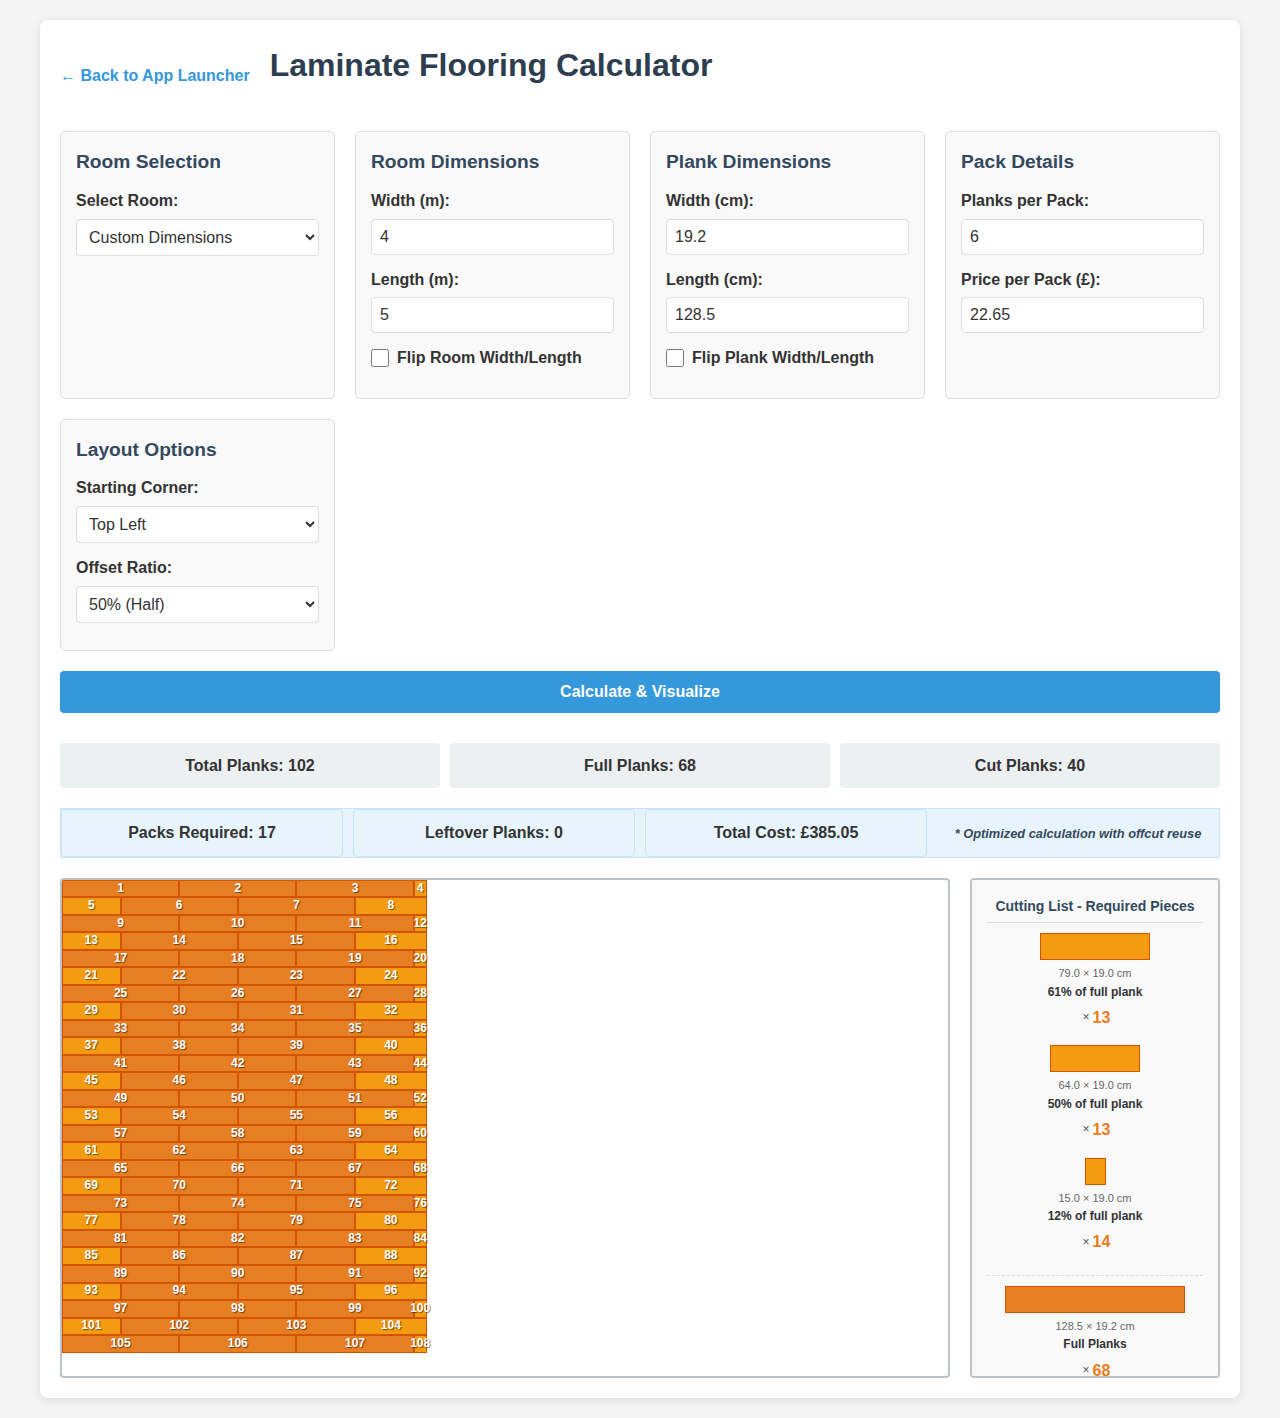
==== apps/laminate-flooring/index.html @ 98128a94 "App launcher" ====
<!DOCTYPE html>
<html lang="en">
<head>
    <meta charset="UTF-8">
    <meta name="viewport" content="width=device-width, initial-scale=1.0">
    <title>Laminate Flooring Calculator</title>
    <link rel="stylesheet" href="../../css/shared.css">
    <link rel="stylesheet" href="styles.css">
</head>
<body>
    <div class="container">
        <div class="header">
            <a href="../../index.html" class="back-button">← Back to App Launcher</a>
            <h1>Laminate Flooring Calculator</h1>
        </div>
        
        <div class="controls">
            <div class="control-group">
                <h2>Room Selection</h2>
                <div class="input-group">
                    <label for="room-preset">Select Room:</label>
                    <select id="room-preset">
                        <option value="custom" selected>Custom Dimensions</option>
                        <optgroup label="Ground Floor">
                            <option value="entrance">Entrance Hall (3.10m x 0.90m)</option>
                            <option value="lounge">Lounge (5.10m x 3.50m)</option>
                            <option value="kitchen">Kitchen/Diner (2.63m x 4.60m)</option>
                            <option value="conservatory">Conservatory (3.03m x 4.26m)</option>
                        </optgroup>
                        <optgroup label="1st Floor">
                            <option value="bedroom1">Bedroom 1 (3.83m x 4.60m)</option>
                            <option value="bedroom2">Bedroom 2 (Ioana's Office) (2.70m x 2.70m)</option>
                            <option value="bedroom3">Bedroom 3 (Mat's Office) (2.70m x 1.80m)</option>
                            <option value="shower">Shower Room (1.80m x 1.70m)</option>
                        </optgroup>
                    </select>
                </div>
            </div>
            
            <div class="control-group">
                <h2>Room Dimensions</h2>
                <div class="input-group">
                    <label for="room-width">Width (m):</label>
                    <input type="number" id="room-width" min="1" step="0.1" value="4">
                </div>
                <div class="input-group">
                    <label for="room-length">Length (m):</label>
                    <input type="number" id="room-length" min="1" step="0.1" value="5">
                </div>
                <div class="input-group checkbox-group">
                    <input type="checkbox" id="flip-room-dimensions" name="flip-room-dimensions">
                    <label for="flip-room-dimensions">Flip Room Width/Length</label>
                </div>
            </div>
            
            <div class="control-group">
                <h2>Plank Dimensions</h2>
                <div class="input-group">
                    <label for="plank-width">Width (cm):</label>
                    <input type="number" id="plank-width" min="10" step="0.1" value="19.2">
                </div>
                <div class="input-group">
                    <label for="plank-length">Length (cm):</label>
                    <input type="number" id="plank-length" min="30" step="0.1" value="128.5">
                </div>
                <div class="input-group checkbox-group">
                    <input type="checkbox" id="flip-dimensions" name="flip-dimensions">
                    <label for="flip-dimensions">Flip Plank Width/Length</label>
                </div>
            </div>
            
            <div class="control-group">
                <h2>Pack Details</h2>
                <div class="input-group">
                    <label for="planks-per-pack">Planks per Pack:</label>
                    <input type="number" id="planks-per-pack" min="1" step="1" value="6">
                </div>
                <div class="input-group">
                    <label for="price-per-pack">Price per Pack (£):</label>
                    <input type="number" id="price-per-pack" min="0" step="0.01" value="22.65">
                </div>
            </div>
            
            <div class="control-group">
                <h2>Layout Options</h2>
                <div class="input-group">
                    <label for="starting-corner">Starting Corner:</label>
                    <select id="starting-corner">
                        <option value="top-left" selected>Top Left</option>
                        <option value="top-right">Top Right</option>
                        <option value="bottom-left">Bottom Left</option>
                        <option value="bottom-right">Bottom Right</option>
                    </select>
                </div>
                <div class="input-group">
                    <label for="offset">Offset Ratio:</label>
                    <select id="offset">
                        <option value="0">No offset</option>
                        <option value="0.5" selected>50% (Half)</option>
                        <option value="0.33">33% (Third)</option>
                        <option value="0.25">25% (Quarter)</option>
                        <option value="custom">Custom</option>
                    </select>
                </div>
                <div class="input-group" id="custom-offset-group" style="display: none;">
                    <label for="custom-offset">Custom Offset (0-1):</label>
                    <input type="number" id="custom-offset" min="0" max="1" step="0.01" value="0.5">
                </div>
            </div>
            
            <button id="calculate-btn">Calculate & Visualize</button>
        </div>
        
        <div class="results">
            <div class="stats">
                <div>Total Planks: <span id="total-planks">0</span></div>
                <div>Full Planks: <span id="full-planks">0</span></div>
                <div>Cut Planks: <span id="cut-planks">0</span></div>
            </div>
            
            <div class="stats cost-stats">
                <div>Packs Required: <span id="packs-required">0</span></div>
                <div>Leftover Planks: <span id="leftover-planks">0</span></div>
                <div>Total Cost: £<span id="total-cost">0.00</span></div>
                <div class="optimization-note">* Optimized calculation with offcut reuse</div>
            </div>
            
            <div class="visualization-wrapper">
                <div class="room-container">
                    <div id="room-visualization"></div>
                </div>
                
                <div class="offcuts-container" id="offcuts-list">
                    <div class="offcuts-title">Cutting List - Required Pieces</div>
                    <!-- Offcuts will be added here dynamically -->
                </div>
            </div>
        </div>
    </div>
    
    <script src="script.js"></script>
</body>
</html>
---- css/shared.css ----
:root {
    /* Color variables - Light theme (default) */
    --body-bg: #f4f4f4;
    --body-color: #333;
    --container-bg: white;
    --container-shadow: rgba(0, 0, 0, 0.1);
    --heading-color: #2c3e50;
    --subheading-color: #34495e;
    --button-bg: #3498db;
    --button-hover-bg: #2980b9;
    --button-color: white;
}

@media (prefers-color-scheme: dark) {
    :root {
        /* Color variables - Dark theme */
        --body-bg: #121212;
        --body-color: #e0e0e0;
        --container-bg: #1e1e1e;
        --container-shadow: rgba(0, 0, 0, 0.3);
        --heading-color: #7cc1ff;
        --subheading-color: #a0c8ff;
        --button-bg: #1976d2;
        --button-hover-bg: #0d5ca3;
        --button-color: white;
    }
}

* {
    box-sizing: border-box;
    margin: 0;
    padding: 0;
}

body {
    font-family: Arial, sans-serif;
    line-height: 1.6;
    color: var(--body-color);
    background-color: var(--body-bg);
    padding: 20px;
}

.container {
    max-width: 1200px;
    margin: 0 auto;
    background-color: var(--container-bg);
    padding: 20px;
    border-radius: 8px;
    box-shadow: 0 2px 10px var(--container-shadow);
}

h1 {
    text-align: center;
    margin-bottom: 20px;
    color: var(--heading-color);
}

h2 {
    font-size: 1.2rem;
    margin-bottom: 10px;
    color: var(--subheading-color);
}

button {
    background-color: var(--button-bg);
    color: var(--button-color);
    border: none;
    padding: 12px 20px;
    font-size: 16px;
    font-weight: bold;
    border-radius: 4px;
    cursor: pointer;
    transition: background-color 0.3s;
}

button:hover {
    background-color: var(--button-hover-bg);
}

@media (max-width: 768px) {
    .container {
        padding: 15px;
    }
}

@media (max-width: 480px) {
    body {
        padding: 10px;
    }
    
    .container {
        padding: 10px;
    }
}
---- apps/laminate-flooring/styles.css ----
/* App-specific variables */
:root {
    /* Color variables for Laminate Flooring app */
    --control-bg: #f9f9f9;
    --control-border: #ddd;
    --input-border: #ddd;
    
    --stats-bg: #ecf0f1;
    --cost-stats-bg: #e8f4fc;
    --cost-stats-border: #c8e3f7;
    --cost-total-bg: #d4ecff;
    --cost-total-color: #2c3e50;
    
    --room-container-border: #bdc3c7;
    --room-bg: #f5f5f5;
    
    --plank-bg: #e67e22;
    --plank-border: #d35400;
    --plank-cut-bg: #f39c12;
    --plank-number-color: white;
    --plank-number-shadow: rgba(0, 0, 0, 0.5);
    
    --dimension-bg: rgba(52, 152, 219, 0.7);
    --dimension-color: white;
    
    --offcuts-bg: #f9f9f9;
    --offcuts-title-color: #34495e;
    --offcuts-title-border: #ddd;
    --offcut-label-color: #333;
    --offcut-dimensions-color: #666;
    --offcut-quantity-color: #555;
    --offcut-quantity-value: #e67e22;
    --full-planks-border: #ddd;
}

@media (prefers-color-scheme: dark) {
    :root {
        /* Dark theme colors for Laminate Flooring app */
        --control-bg: #2a2a2a;
        --control-border: #444;
        --input-border: #444;
        
        --stats-bg: #2a2a2a;
        --cost-stats-bg: #1a3248;
        --cost-stats-border: #234a6c;
        --cost-total-bg: #16405e;
        --cost-total-color: #b8e2ff;
        
        --room-container-border: #444;
        --room-bg: #2a2a2a;
        
        --plank-bg: #cd6116;
        --plank-border: #b24e0d;
        --plank-cut-bg: #d68000;
        --plank-number-color: white;
        --plank-number-shadow: rgba(0, 0, 0, 0.7);
        
        --dimension-bg: rgba(25, 118, 210, 0.7);
        --dimension-color: white;
        
        --offcuts-bg: #2a2a2a;
        --offcuts-title-color: #a0c8ff;
        --offcuts-title-border: #444;
        --offcut-label-color: #e0e0e0;
        --offcut-dimensions-color: #bbb;
        --offcut-quantity-color: #ccc;
        --offcut-quantity-value: #f1a055;
        --full-planks-border: #444;
    }
}

/* Header with back button */
.header {
    display: flex;
    align-items: center;
    margin-bottom: 20px;
}

.back-button {
    color: var(--button-bg);
    text-decoration: none;
    margin-right: 20px;
    font-weight: bold;
}

.back-button:hover {
    color: var(--button-hover-bg);
}

/* App-specific styles that were in the original CSS */
.controls {
    display: grid;
    grid-template-columns: repeat(auto-fit, minmax(250px, 1fr));
    gap: 20px;
    margin-bottom: 20px;
}

.control-group {
    background-color: var(--control-bg);
    padding: 15px;
    border-radius: 5px;
    border: 1px solid var(--control-border);
}

.input-group {
    margin-bottom: 12px;
    display: flex;
    flex-direction: column;
}

.checkbox-group {
    flex-direction: row;
    align-items: center;
    margin-top: 8px;
}

.checkbox-group input[type="checkbox"] {
    margin-right: 8px;
    width: 18px;
    height: 18px;
}

.checkbox-group label {
    margin-bottom: 0;
}

label {
    margin-bottom: 5px;
    font-weight: bold;
}

input, select {
    padding: 8px;
    border: 1px solid var(--input-border);
    border-radius: 4px;
    font-size: 16px;
    background-color: var(--container-bg);
    color: var(--body-color);
}

button {
    grid-column: 1 / -1;
    width: 100%;
}

.results {
    margin-top: 30px;
}

.stats {
    display: grid;
    grid-template-columns: repeat(auto-fit, minmax(150px, 1fr));
    gap: 10px;
    margin-bottom: 20px;
    text-align: center;
    font-weight: bold;
}

.stats div {
    background-color: var(--stats-bg);
    padding: 10px;
    border-radius: 4px;
}

.cost-stats {
    margin-top: 10px;
    background-color: var(--cost-stats-bg);
    border: 1px solid var(--cost-stats-border);
}

.cost-stats div {
    background-color: var(--cost-stats-bg);
    border: 1px solid var(--cost-stats-border);
}

.cost-stats div:last-of-type:not(.optimization-note) {
    background-color: var(--cost-total-bg);
    font-size: 1.1em;
    color: var(--cost-total-color);
}

.optimization-note {
    font-size: 0.8rem;
    font-style: italic;
    margin-top: 5px;
    text-align: center;
    color: var(--subheading-color);
    background-color: transparent !important;
    border: none !important;
}

/* Visualization area */
.visualization-wrapper {
    display: flex;
    flex-wrap: wrap;
    gap: 20px;
    margin-top: 20px;
}

.room-container {
    flex: 1;
    min-width: 300px;
    border: 2px solid var(--room-container-border);
    border-radius: 4px;
    height: 500px;
    overflow: auto;
    position: relative;
}

#room-visualization {
    position: relative;
    background-color: var(--room-bg);
    transform-origin: top left;
    height: 100%;
}

.plank {
    position: absolute;
    background-color: var(--plank-bg);
    border: 1px solid var(--plank-border);
    box-sizing: border-box;
}

.plank.cut {
    background-color: var(--plank-cut-bg);
}

/* Plank sequence numbers */
.plank-number {
    position: absolute;
    top: 50%;
    left: 50%;
    transform: translate(-50%, -50%);
    color: var(--plank-number-color);
    font-weight: bold;
    font-size: 12px;
    text-shadow: 1px 1px 1px var(--plank-number-shadow);
    pointer-events: none;
    white-space: nowrap;
}

/* Dimension indicators */
.dimension-indicator {
    position: absolute;
    background-color: var(--dimension-bg);
    z-index: 10;
}

.width-indicator {
    height: 20px;
    top: -25px;
    left: 0;
}

.height-indicator {
    width: 20px;
    top: 0;
    left: -25px;
}

.dimension-label {
    position: absolute;
    color: var(--dimension-color);
    font-weight: bold;
    font-size: 12px;
    white-space: nowrap;
}

.width-indicator .dimension-label {
    top: 50%;
    left: 50%;
    transform: translate(-50%, -50%);
}

.height-indicator .dimension-label {
    top: 50%;
    left: 50%;
    transform: translate(-50%, -50%) rotate(-90deg);
}

.offcuts-container {
    width: 250px;
    background-color: var(--offcuts-bg);
    border: 2px solid var(--room-container-border);
    border-radius: 4px;
    height: 500px;
    overflow-y: auto;
    padding: 15px;
}

.offcuts-title {
    font-weight: bold;
    text-align: center;
    margin-bottom: 10px;
    font-size: 14px;
    color: var(--offcuts-title-color);
    padding-bottom: 5px;
    border-bottom: 1px solid var(--offcuts-title-border);
}

.offcut-item {
    margin-bottom: 15px;
    display: flex;
    flex-direction: column;
    align-items: center;
}

.offcut-visual {
    background-color: var(--plank-cut-bg);
    border: 1px solid var(--plank-border);
    margin-bottom: 5px;
    position: relative;
}

.offcut-label {
    font-size: 12px;
    font-weight: bold;
    color: var(--offcut-label-color);
    text-align: center;
}

.offcut-dimensions {
    font-size: 11px;
    color: var(--offcut-dimensions-color);
    text-align: center;
}

.offcut-quantity {
    display: flex;
    align-items: center;
    justify-content: center;
    margin-top: 3px;
}

.offcut-quantity-icon {
    font-size: 12px;
    color: var(--offcut-quantity-color);
    margin: 0 3px;
}

.offcut-quantity-value {
    font-weight: bold;
    color: var(--offcut-quantity-value);
}

.full-planks-item {
    margin-top: 20px;
    padding-top: 10px;
    border-top: 1px dashed var(--full-planks-border);
}

.full-plank-visual {
    background-color: var(--plank-bg);
    border: 1px solid var(--plank-border);
    margin-bottom: 5px;
    position: relative;
}

/* Responsive adjustments */
@media (max-width: 768px) {
    .controls {
        grid-template-columns: 1fr;
    }
    
    .visualization-wrapper {
        flex-direction: column;
    }
    
    .room-container {
        width: 100%;
    }
    
    .offcuts-container {
        width: 100%;
        height: auto;
        max-height: 500px;
    }
}

@media (max-width: 480px) {
    .plank-number {
        font-size: 10px;
    }
}
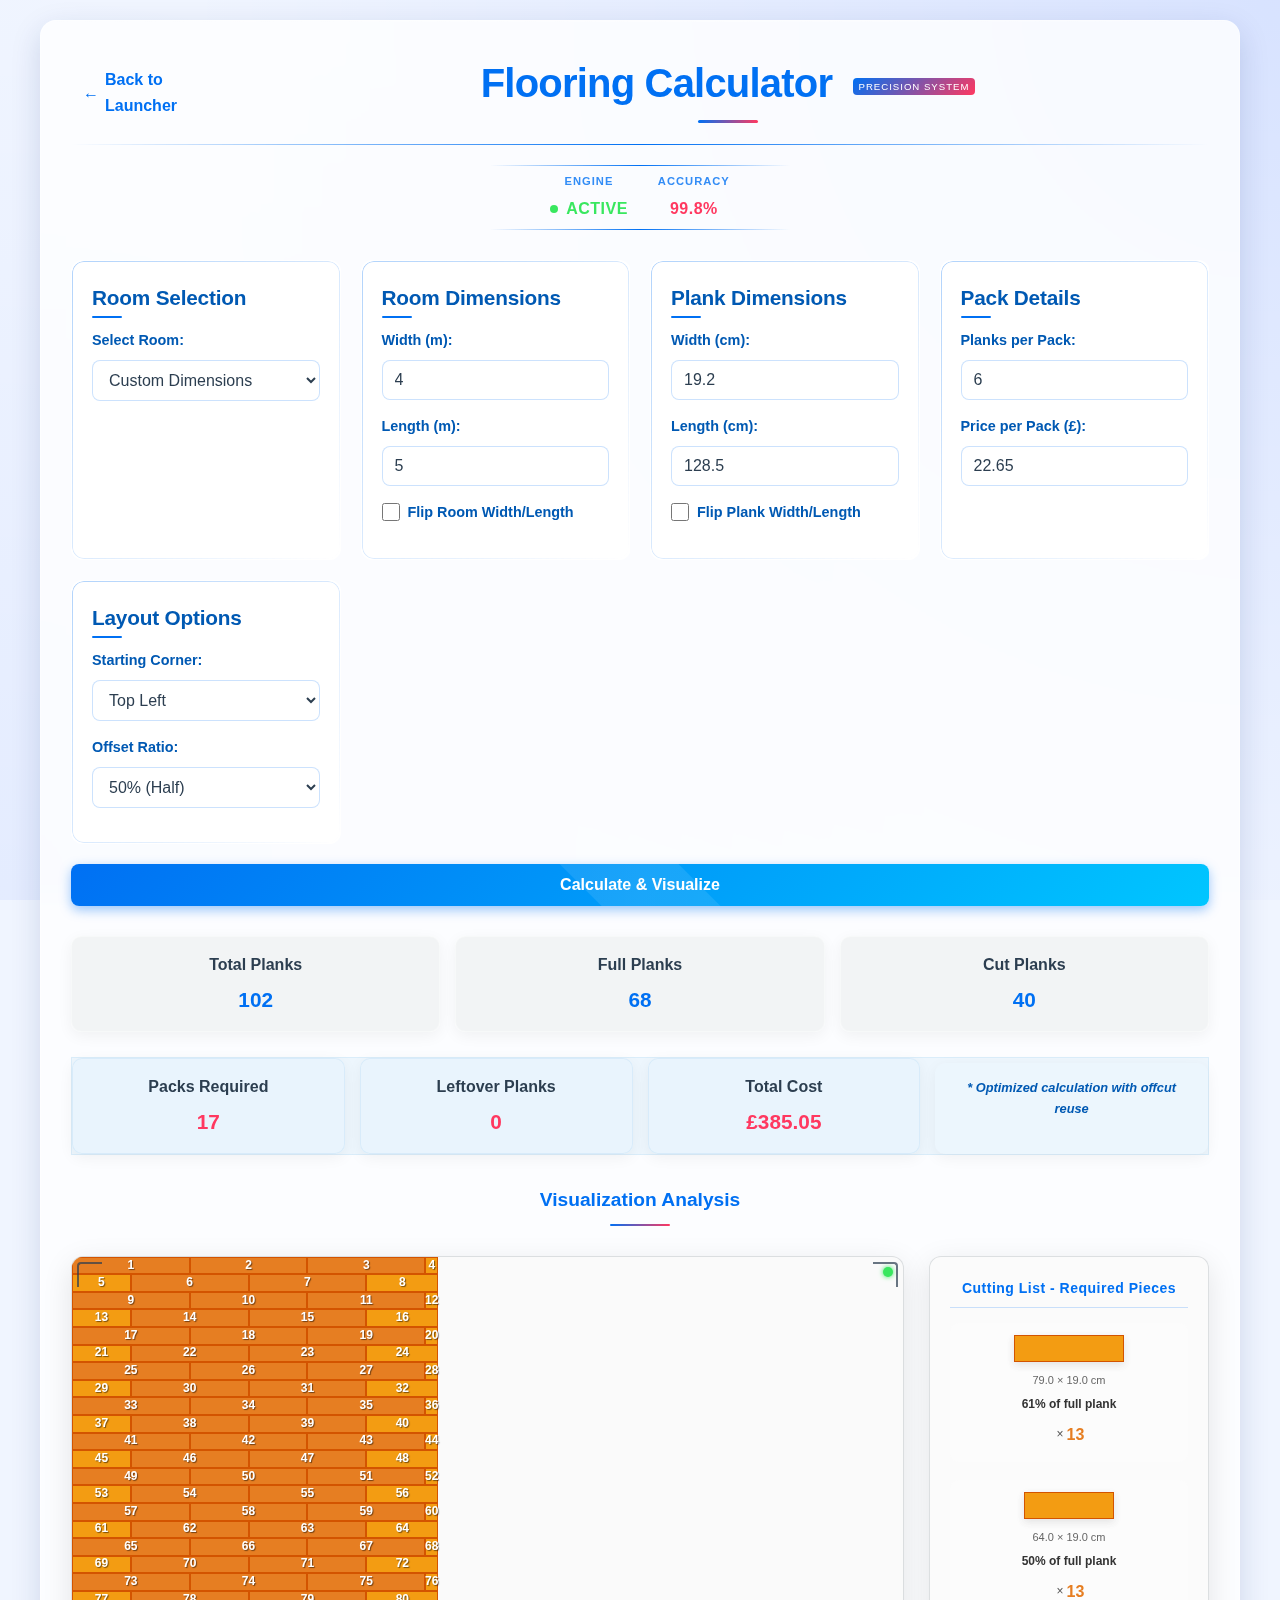
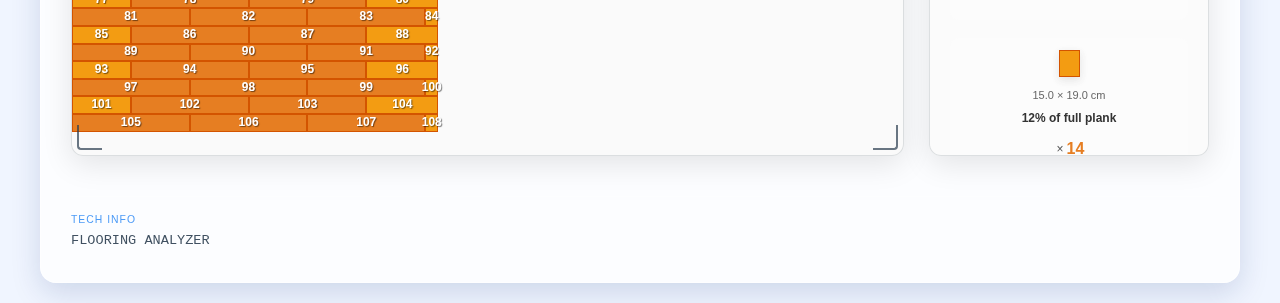
==== commit 9ecc5a3e: "Futuristic rebrand" ====
--- a/apps/laminate-flooring/index.html
+++ b/apps/laminate-flooring/index.html
@@ -3,15 +3,26 @@
 <head>
     <meta charset="UTF-8">
     <meta name="viewport" content="width=device-width, initial-scale=1.0">
-    <title>Laminate Flooring Calculator</title>
+    <title>Flooring Calculator</title>
     <link rel="stylesheet" href="../../css/shared.css">
     <link rel="stylesheet" href="styles.css">
 </head>
 <body>
     <div class="container">
         <div class="header">
-            <a href="../../index.html" class="back-button">← Back to App Launcher</a>
-            <h1>Laminate Flooring Calculator</h1>
+            <a href="../../index.html" class="back-button">Back to Launcher</a>
+            <h1>Flooring Calculator <span class="system-badge">PRECISION SYSTEM</span></h1>
+        </div>
+        
+        <div class="system-status">
+            <div class="status-item">
+                <span class="status-label">ENGINE</span>
+                <span class="status-value online">ACTIVE</span>
+            </div>
+            <div class="status-item">
+                <span class="status-label">ACCURACY</span>
+                <span class="status-value">99.8%</span>
+            </div>
         </div>
         
         <div class="controls">
@@ -113,20 +124,26 @@
         
         <div class="results">
             <div class="stats">
-                <div>Total Planks: <span id="total-planks">0</span></div>
-                <div>Full Planks: <span id="full-planks">0</span></div>
-                <div>Cut Planks: <span id="cut-planks">0</span></div>
+                <div>Total Planks <span id="total-planks">0</span></div>
+                <div>Full Planks <span id="full-planks">0</span></div>
+                <div>Cut Planks <span id="cut-planks">0</span></div>
             </div>
             
             <div class="stats cost-stats">
-                <div>Packs Required: <span id="packs-required">0</span></div>
-                <div>Leftover Planks: <span id="leftover-planks">0</span></div>
-                <div>Total Cost: £<span id="total-cost">0.00</span></div>
+                <div>Packs Required <span id="packs-required">0</span></div>
+                <div>Leftover Planks <span id="leftover-planks">0</span></div>
+                <div>Total Cost <span>£<span id="total-cost">0.00</span></span></div>
                 <div class="optimization-note">* Optimized calculation with offcut reuse</div>
             </div>
             
+            <div class="analysis-title">Visualization Analysis</div>
+            
             <div class="visualization-wrapper">
                 <div class="room-container">
+                    <div class="hud-corner hud-top-left"></div>
+                    <div class="hud-corner hud-top-right"></div>
+                    <div class="hud-corner hud-bottom-left"></div>
+                    <div class="hud-corner hud-bottom-right"></div>
                     <div id="room-visualization"></div>
                 </div>
                 
@@ -136,6 +153,13 @@
                 </div>
             </div>
         </div>
+        
+        <div class="hud-footer">
+            <div class="hud-footer-item">
+                <span class="hud-label">TECH INFO</span>
+                <span class="hud-value">FLOORING ANALYZER</span>
+            </div>
+        </div>
     </div>
     
     <script src="script.js"></script>
--- a/css/shared.css
+++ b/css/shared.css
@@ -1,29 +1,83 @@
 :root {
     /* Color variables - Light theme (default) */
-    --body-bg: #f4f4f4;
-    --body-color: #333;
-    --container-bg: white;
-    --container-shadow: rgba(0, 0, 0, 0.1);
-    --heading-color: #2c3e50;
-    --subheading-color: #34495e;
-    --button-bg: #3498db;
-    --button-hover-bg: #2980b9;
+    --body-bg: #f0f5ff;
+    --body-color: #2c3e50;
+    --container-bg: rgba(255, 255, 255, 0.8);
+    --container-shadow: rgba(0, 42, 105, 0.15);
+    --container-border: rgba(255, 255, 255, 0.4);
+    --heading-color: #0070f3;
+    --subheading-color: #0059b3;
+    
+    --button-bg: linear-gradient(135deg, #0070f3, #00c6ff);
+    --button-hover-bg: linear-gradient(135deg, #005bc2, #00a0e6);
     --button-color: white;
+    --button-shadow: rgba(0, 112, 243, 0.4);
+    
+    --accent-primary: #0070f3;
+    --accent-secondary: #ff3860;
+    --accent-tertiary: #39e75f;
+    
+    --card-bg: rgba(255, 255, 255, 0.7);
+    --card-border: rgba(255, 255, 255, 0.5);
+    --card-shadow: rgba(0, 42, 105, 0.1);
+    
+    --glass-bg: rgba(255, 255, 255, 0.6);
+    --glass-border: rgba(255, 255, 255, 0.2);
+    --glass-shadow: rgba(0, 42, 105, 0.05);
+    
+    --success: #39e75f;
+    --warning: #ffdd57;
+    --danger: #ff3860;
+    --info: #3498db;
 }
 
 @media (prefers-color-scheme: dark) {
     :root {
         /* Color variables - Dark theme */
-        --body-bg: #121212;
-        --body-color: #e0e0e0;
-        --container-bg: #1e1e1e;
+        --body-bg: #051425;
+        --body-color: #e0e6ed;
+        --container-bg: rgba(15, 23, 42, 0.75);
         --container-shadow: rgba(0, 0, 0, 0.3);
-        --heading-color: #7cc1ff;
-        --subheading-color: #a0c8ff;
-        --button-bg: #1976d2;
-        --button-hover-bg: #0d5ca3;
+        --container-border: rgba(30, 41, 59, 0.6);
+        --heading-color: #60a5fa;
+        --subheading-color: #93c5fd;
+        
+        --button-bg: linear-gradient(135deg, #0284c7, #38bdf8);
+        --button-hover-bg: linear-gradient(135deg, #0369a1, #0ea5e9);
         --button-color: white;
-    }
+        --button-shadow: rgba(14, 165, 233, 0.4);
+        
+        --accent-primary: #60a5fa;
+        --accent-secondary: #f43f5e;
+        --accent-tertiary: #4ade80;
+        
+        --card-bg: rgba(15, 23, 42, 0.7);
+        --card-border: rgba(30, 41, 59, 0.5);
+        --card-shadow: rgba(0, 0, 0, 0.2);
+        
+        --glass-bg: rgba(15, 23, 42, 0.5);
+        --glass-border: rgba(30, 41, 59, 0.3);
+        --glass-shadow: rgba(0, 0, 0, 0.1);
+        
+        --success: #4ade80;
+        --warning: #fbbf24;
+        --danger: #f43f5e;
+        --info: #3b82f6;
+    }
+}
+
+@font-face {
+    font-family: 'SF Pro Display';
+    src: url('https://applesocial.s3.amazonaws.com/assets/styles/fonts/sanfrancisco/sanfranciscodisplay-regular-webfont.woff');
+    font-weight: normal;
+    font-style: normal;
+}
+
+@font-face {
+    font-family: 'SF Pro Display';
+    src: url('https://applesocial.s3.amazonaws.com/assets/styles/fonts/sanfrancisco/sanfranciscodisplay-bold-webfont.woff');
+    font-weight: bold;
+    font-style: normal;
 }
 
 * {
@@ -33,53 +87,151 @@
 }
 
 body {
-    font-family: Arial, sans-serif;
+    font-family: 'SF Pro Display', -apple-system, BlinkMacSystemFont, 'Segoe UI', Roboto, Oxygen, Ubuntu, Cantarell, 'Open Sans', 'Helvetica Neue', sans-serif;
     line-height: 1.6;
     color: var(--body-color);
     background-color: var(--body-bg);
+    background-image: radial-gradient(circle at top right, rgba(1, 65, 255, 0.1), transparent 70%), 
+                       radial-gradient(circle at bottom left, rgba(1, 65, 255, 0.05), transparent 60%);
+    background-attachment: fixed;
     padding: 20px;
+    min-height: 100vh;
+    overflow-x: hidden;
 }
 
 .container {
     max-width: 1200px;
     margin: 0 auto;
     background-color: var(--container-bg);
-    padding: 20px;
-    border-radius: 8px;
-    box-shadow: 0 2px 10px var(--container-shadow);
+    padding: 30px;
+    border-radius: 16px;
+    box-shadow: 0 10px 30px var(--container-shadow);
+    border: 1px solid var(--container-border);
+    backdrop-filter: blur(10px);
+    -webkit-backdrop-filter: blur(10px);
+    position: relative;
+    overflow: hidden;
+}
+
+.container::before {
+    content: '';
+    position: absolute;
+    top: 0;
+    left: 0;
+    right: 0;
+    height: 1px;
+    background: linear-gradient(to right, transparent, var(--container-border), transparent);
 }
 
 h1 {
     text-align: center;
     margin-bottom: 20px;
     color: var(--heading-color);
+    font-weight: 700;
+    font-size: 2.5rem;
+    letter-spacing: -0.02em;
+    position: relative;
+    display: inline-block;
+    width: 100%;
+}
+
+h1::after {
+    content: '';
+    position: absolute;
+    bottom: -8px;
+    left: 50%;
+    transform: translateX(-50%);
+    width: 60px;
+    height: 3px;
+    background: linear-gradient(to right, var(--accent-primary), var(--accent-secondary));
+    border-radius: 3px;
 }
 
 h2 {
-    font-size: 1.2rem;
-    margin-bottom: 10px;
+    font-size: 1.3rem;
+    margin-bottom: 12px;
     color: var(--subheading-color);
+    font-weight: 600;
+    letter-spacing: -0.01em;
 }
 
 button {
-    background-color: var(--button-bg);
+    background: var(--button-bg);
     color: var(--button-color);
     border: none;
-    padding: 12px 20px;
+    padding: 12px 24px;
     font-size: 16px;
-    font-weight: bold;
-    border-radius: 4px;
+    font-weight: 600;
+    border-radius: 8px;
     cursor: pointer;
-    transition: background-color 0.3s;
+    transition: all 0.3s ease;
+    box-shadow: 0 4px 12px var(--button-shadow);
+    position: relative;
+    overflow: hidden;
+}
+
+button::before {
+    content: '';
+    position: absolute;
+    top: 0;
+    left: 0;
+    width: 100%;
+    height: 100%;
+    background: linear-gradient(rgba(255, 255, 255, 0.1), transparent);
+    opacity: 0;
+    transition: opacity 0.3s;
 }
 
 button:hover {
-    background-color: var(--button-hover-bg);
-}
-
+    background: var(--button-hover-bg);
+    transform: translateY(-2px);
+    box-shadow: 0 6px 16px var(--button-shadow);
+}
+
+button:hover::before {
+    opacity: 1;
+}
+
+button:active {
+    transform: translateY(1px);
+    box-shadow: 0 2px 8px var(--button-shadow);
+}
+
+/* Stark UI glowing elements */
+.glow-text {
+    text-shadow: 0 0 10px var(--accent-primary);
+}
+
+.glow-border {
+    position: relative;
+}
+
+.glow-border::after {
+    content: '';
+    position: absolute;
+    top: 0;
+    left: 0;
+    right: 0;
+    bottom: 0;
+    border-radius: inherit;
+    box-shadow: 0 0 8px var(--accent-primary);
+    opacity: 0;
+    transition: opacity 0.3s ease;
+    pointer-events: none;
+}
+
+.glow-border:hover::after {
+    opacity: 1;
+}
+
+/* Responsive adjustments */
 @media (max-width: 768px) {
     .container {
-        padding: 15px;
+        padding: 20px;
+    }
+    
+    h1 {
+        font-size: 2rem;
     }
 }
 
@@ -89,6 +241,11 @@
     }
     
     .container {
-        padding: 10px;
+        padding: 16px;
+        border-radius: 12px;
+    }
+    
+    h1 {
+        font-size: 1.8rem;
     }
 } --- a/apps/laminate-flooring/styles.css
+++ b/apps/laminate-flooring/styles.css
@@ -1,18 +1,18 @@
 /* App-specific variables */
 :root {
     /* Color variables for Laminate Flooring app */
-    --control-bg: #f9f9f9;
-    --control-border: #ddd;
-    --input-border: #ddd;
-    
-    --stats-bg: #ecf0f1;
-    --cost-stats-bg: #e8f4fc;
-    --cost-stats-border: #c8e3f7;
-    --cost-total-bg: #d4ecff;
-    --cost-total-color: #2c3e50;
-    
-    --room-container-border: #bdc3c7;
-    --room-bg: #f5f5f5;
+    --control-bg: rgba(255, 255, 255, 0.7);
+    --control-border: rgba(255, 255, 255, 0.4);
+    --input-border: rgba(0, 112, 243, 0.2);
+    
+    --stats-bg: rgba(236, 240, 241, 0.7);
+    --cost-stats-bg: rgba(232, 244, 252, 0.8);
+    --cost-stats-border: rgba(200, 227, 247, 0.5);
+    --cost-total-bg: rgba(212, 236, 255, 0.9);
+    --cost-total-color: #0070f3;
+    
+    --room-container-border: rgba(189, 195, 199, 0.5);
+    --room-bg: rgba(245, 245, 245, 0.5);
     
     --plank-bg: #e67e22;
     --plank-border: #d35400;
@@ -20,34 +20,34 @@
     --plank-number-color: white;
     --plank-number-shadow: rgba(0, 0, 0, 0.5);
     
-    --dimension-bg: rgba(52, 152, 219, 0.7);
+    --dimension-bg: rgba(0, 112, 243, 0.7);
     --dimension-color: white;
     
-    --offcuts-bg: #f9f9f9;
-    --offcuts-title-color: #34495e;
-    --offcuts-title-border: #ddd;
+    --offcuts-bg: rgba(249, 249, 249, 0.7);
+    --offcuts-title-color: #0070f3;
+    --offcuts-title-border: rgba(0, 112, 243, 0.2);
     --offcut-label-color: #333;
     --offcut-dimensions-color: #666;
     --offcut-quantity-color: #555;
     --offcut-quantity-value: #e67e22;
-    --full-planks-border: #ddd;
+    --full-planks-border: rgba(221, 221, 221, 0.5);
 }
 
 @media (prefers-color-scheme: dark) {
     :root {
         /* Dark theme colors for Laminate Flooring app */
-        --control-bg: #2a2a2a;
-        --control-border: #444;
-        --input-border: #444;
+        --control-bg: rgba(42, 42, 42, 0.75);
+        --control-border: rgba(68, 68, 68, 0.4);
+        --input-border: rgba(96, 165, 250, 0.3);
         
-        --stats-bg: #2a2a2a;
-        --cost-stats-bg: #1a3248;
-        --cost-stats-border: #234a6c;
-        --cost-total-bg: #16405e;
-        --cost-total-color: #b8e2ff;
+        --stats-bg: rgba(42, 42, 42, 0.7);
+        --cost-stats-bg: rgba(26, 50, 72, 0.7);
+        --cost-stats-border: rgba(35, 74, 108, 0.5);
+        --cost-total-bg: rgba(22, 64, 94, 0.8);
+        --cost-total-color: #60a5fa;
         
-        --room-container-border: #444;
-        --room-bg: #2a2a2a;
+        --room-container-border: rgba(68, 68, 68, 0.5);
+        --room-bg: rgba(42, 42, 42, 0.6);
         
         --plank-bg: #cd6116;
         --plank-border: #b24e0d;
@@ -55,17 +55,17 @@
         --plank-number-color: white;
         --plank-number-shadow: rgba(0, 0, 0, 0.7);
         
-        --dimension-bg: rgba(25, 118, 210, 0.7);
+        --dimension-bg: rgba(96, 165, 250, 0.7);
         --dimension-color: white;
         
-        --offcuts-bg: #2a2a2a;
-        --offcuts-title-color: #a0c8ff;
-        --offcuts-title-border: #444;
+        --offcuts-bg: rgba(42, 42, 42, 0.7);
+        --offcuts-title-color: #60a5fa;
+        --offcuts-title-border: rgba(96, 165, 250, 0.3);
         --offcut-label-color: #e0e0e0;
         --offcut-dimensions-color: #bbb;
         --offcut-quantity-color: #ccc;
         --offcut-quantity-value: #f1a055;
-        --full-planks-border: #444;
+        --full-planks-border: rgba(68, 68, 68, 0.5);
     }
 }
 
@@ -73,51 +73,126 @@
 .header {
     display: flex;
     align-items: center;
-    margin-bottom: 20px;
+    margin-bottom: 30px;
+    position: relative;
+}
+
+.header::after {
+    content: '';
+    position: absolute;
+    bottom: -10px;
+    left: 0;
+    right: 0;
+    height: 1px;
+    background: linear-gradient(to right, transparent, var(--accent-primary), transparent);
 }
 
 .back-button {
-    color: var(--button-bg);
+    color: var(--accent-primary);
     text-decoration: none;
     margin-right: 20px;
-    font-weight: bold;
+    font-weight: 600;
+    padding: 8px 12px;
+    border-radius: 8px;
+    transition: all 0.3s ease;
+    display: flex;
+    align-items: center;
+    background: rgba(var(--accent-primary-rgb), 0.1);
+}
+
+.back-button::before {
+    content: '←';
+    margin-right: 6px;
+    transition: transform 0.3s ease;
 }
 
 .back-button:hover {
-    color: var(--button-hover-bg);
-}
-
-/* App-specific styles that were in the original CSS */
+    color: var(--button-color);
+    background: var(--button-bg);
+    transform: translateY(-2px);
+    box-shadow: 0 4px 12px var(--button-shadow);
+}
+
+.back-button:hover::before {
+    transform: translateX(-3px);
+}
+
+/* App-specific styles with STARK UI improvements */
 .controls {
     display: grid;
     grid-template-columns: repeat(auto-fit, minmax(250px, 1fr));
     gap: 20px;
-    margin-bottom: 20px;
+    margin-bottom: 30px;
 }
 
 .control-group {
     background-color: var(--control-bg);
-    padding: 15px;
-    border-radius: 5px;
+    padding: 20px;
+    border-radius: 12px;
     border: 1px solid var(--control-border);
+    backdrop-filter: blur(10px);
+    -webkit-backdrop-filter: blur(10px);
+    transition: all 0.3s ease;
+    position: relative;
+    overflow: hidden;
+}
+
+.control-group::before {
+    content: '';
+    position: absolute;
+    inset: 0;
+    border-radius: 12px;
+    padding: 1px;
+    background: linear-gradient(135deg, var(--accent-primary), transparent);
+    -webkit-mask: linear-gradient(#fff 0 0) content-box, linear-gradient(#fff 0 0);
+    -webkit-mask-composite: xor;
+    mask-composite: exclude;
+    opacity: 0.3;
+    z-index: 0;
+}
+
+.control-group:hover {
+    box-shadow: 0 8px 20px rgba(0, 0, 0, 0.1);
+    transform: translateY(-3px);
+}
+
+.control-group h2 {
+    margin-bottom: 15px;
+    position: relative;
+    display: inline-block;
+    z-index: 1;
+}
+
+.control-group h2::after {
+    content: '';
+    position: absolute;
+    bottom: -4px;
+    left: 0;
+    width: 30px;
+    height: 2px;
+    background: var(--accent-primary);
+    border-radius: 2px;
 }
 
 .input-group {
-    margin-bottom: 12px;
+    margin-bottom: 15px;
     display: flex;
     flex-direction: column;
+    position: relative;
+    z-index: 1;
 }
 
 .checkbox-group {
     flex-direction: row;
     align-items: center;
-    margin-top: 8px;
+    margin-top: 12px;
 }
 
 .checkbox-group input[type="checkbox"] {
     margin-right: 8px;
     width: 18px;
     height: 18px;
+    accent-color: var(--accent-primary);
 }
 
 .checkbox-group label {
@@ -125,22 +200,61 @@
 }
 
 label {
-    margin-bottom: 5px;
-    font-weight: bold;
+    margin-bottom: 8px;
+    font-weight: 600;
+    font-size: 0.9rem;
+    color: var(--subheading-color);
 }
 
 input, select {
-    padding: 8px;
+    padding: 10px 12px;
     border: 1px solid var(--input-border);
-    border-radius: 4px;
+    border-radius: 8px;
     font-size: 16px;
     background-color: var(--container-bg);
     color: var(--body-color);
+    transition: all 0.2s ease;
+}
+
+input:hover, select:hover {
+    border-color: var(--accent-primary);
+}
+
+input:focus, select:focus {
+    border-color: var(--accent-primary);
+    box-shadow: 0 0 0 3px rgba(var(--accent-primary-rgb), 0.2);
+    outline: none;
 }
 
 button {
     grid-column: 1 / -1;
     width: 100%;
+    position: relative;
+    overflow: hidden;
+}
+
+button::after {
+    content: '';
+    position: absolute;
+    top: -50%;
+    left: -50%;
+    width: 200%;
+    height: 200%;
+    background: linear-gradient(45deg, transparent, rgba(255, 255, 255, 0.1), transparent);
+    transform: rotate(45deg);
+    animation: buttonSweep 3s infinite;
+}
+
+@keyframes buttonSweep {
+    0% {
+        transform: translateX(-100%) rotate(45deg);
+    }
+    50% {
+        transform: translateX(100%) rotate(45deg);
+    }
+    100% {
+        transform: translateX(100%) rotate(45deg);
+    }
 }
 
 .results {
@@ -150,20 +264,38 @@
 .stats {
     display: grid;
     grid-template-columns: repeat(auto-fit, minmax(150px, 1fr));
-    gap: 10px;
-    margin-bottom: 20px;
+    gap: 15px;
+    margin-bottom: 25px;
     text-align: center;
     font-weight: bold;
 }
 
 .stats div {
     background-color: var(--stats-bg);
-    padding: 10px;
-    border-radius: 4px;
+    padding: 15px;
+    border-radius: 10px;
+    box-shadow: 0 4px 15px rgba(0, 0, 0, 0.05);
+    backdrop-filter: blur(5px);
+    -webkit-backdrop-filter: blur(5px);
+    border: 1px solid var(--control-border);
+    transition: all 0.3s ease;
+    display: flex;
+    flex-direction: column;
+}
+
+.stats div:hover {
+    transform: translateY(-3px);
+    box-shadow: 0 6px 20px rgba(0, 0, 0, 0.1);
+}
+
+.stats div span {
+    font-size: 1.3rem;
+    margin-top: 5px;
+    color: var(--accent-primary);
 }
 
 .cost-stats {
-    margin-top: 10px;
+    margin-top: 15px;
     background-color: var(--cost-stats-bg);
     border: 1px solid var(--cost-stats-border);
 }
@@ -177,6 +309,16 @@
     background-color: var(--cost-total-bg);
     font-size: 1.1em;
     color: var(--cost-total-color);
+}
+
+.cost-stats div span {
+    color: var(--accent-secondary);
+}
+
+.cost-stats div:last-of-type:not(.optimization-note) span {
+    color: var(--accent-primary);
+    font-size: 1.5rem;
+    font-weight: 700;
 }
 
 .optimization-note {
@@ -189,22 +331,55 @@
     border: none !important;
 }
 
-/* Visualization area */
+/* Visualization area - STARK enhanced */
 .visualization-wrapper {
     display: flex;
     flex-wrap: wrap;
-    gap: 20px;
-    margin-top: 20px;
+    gap: 25px;
+    margin-top: 30px;
 }
 
 .room-container {
     flex: 1;
     min-width: 300px;
-    border: 2px solid var(--room-container-border);
-    border-radius: 4px;
+    border: 1px solid var(--room-container-border);
+    border-radius: 12px;
     height: 500px;
     overflow: auto;
     position: relative;
+    backdrop-filter: blur(5px);
+    -webkit-backdrop-filter: blur(5px);
+    background-color: var(--room-bg);
+    box-shadow: 0 8px 30px rgba(0, 0, 0, 0.1);
+}
+
+.room-container::before {
+    content: '';
+    position: absolute;
+    top: 10px;
+    right: 10px;
+    width: 10px;
+    height: 10px;
+    border-radius: 50%;
+    background-color: var(--accent-tertiary);
+    box-shadow: 0 0 5px var(--accent-tertiary);
+    animation: pulse 1.5s infinite;
+    z-index: 10;
+}
+
+@keyframes pulse {
+    0% {
+        opacity: 1;
+        transform: scale(1);
+    }
+    50% {
+        opacity: 0.5;
+        transform: scale(1.1);
+    }
+    100% {
+        opacity: 1;
+        transform: scale(1);
+    }
 }
 
 #room-visualization {
@@ -219,10 +394,21 @@
     background-color: var(--plank-bg);
     border: 1px solid var(--plank-border);
     box-sizing: border-box;
+    transition: transform 0.2s ease, opacity 0.2s ease;
+}
+
+.plank:hover {
+    transform: scale(1.01);
+    z-index: 5;
+    box-shadow: 0 0 10px rgba(230, 126, 34, 0.5);
 }
 
 .plank.cut {
     background-color: var(--plank-cut-bg);
+}
+
+.plank.cut:hover {
+    box-shadow: 0 0 10px rgba(243, 156, 18, 0.5);
 }
 
 /* Plank sequence numbers */
@@ -244,18 +430,25 @@
     position: absolute;
     background-color: var(--dimension-bg);
     z-index: 10;
+    display: flex;
+    align-items: center;
+    justify-content: center;
+    backdrop-filter: blur(2px);
+    -webkit-backdrop-filter: blur(2px);
 }
 
 .width-indicator {
-    height: 20px;
-    top: -25px;
+    height: 24px;
+    top: -30px;
     left: 0;
+    border-radius: 4px;
 }
 
 .height-indicator {
-    width: 20px;
+    width: 24px;
     top: 0;
-    left: -25px;
+    left: -30px;
+    border-radius: 4px;
 }
 
 .dimension-label {
@@ -279,37 +472,51 @@
 }
 
 .offcuts-container {
-    width: 250px;
+    width: 280px;
     background-color: var(--offcuts-bg);
-    border: 2px solid var(--room-container-border);
-    border-radius: 4px;
+    border: 1px solid var(--room-container-border);
+    border-radius: 12px;
     height: 500px;
     overflow-y: auto;
-    padding: 15px;
+    padding: 20px;
+    backdrop-filter: blur(5px);
+    -webkit-backdrop-filter: blur(5px);
+    box-shadow: 0 8px 30px rgba(0, 0, 0, 0.1);
 }
 
 .offcuts-title {
-    font-weight: bold;
+    font-weight: 600;
     text-align: center;
-    margin-bottom: 10px;
+    margin-bottom: 15px;
     font-size: 14px;
     color: var(--offcuts-title-color);
-    padding-bottom: 5px;
+    padding-bottom: 8px;
     border-bottom: 1px solid var(--offcuts-title-border);
+    letter-spacing: 0.5px;
 }
 
 .offcut-item {
-    margin-bottom: 15px;
+    margin-bottom: 18px;
     display: flex;
     flex-direction: column;
     align-items: center;
+    background: rgba(255, 255, 255, 0.1);
+    padding: 12px;
+    border-radius: 8px;
+    transition: transform 0.2s ease, box-shadow 0.2s ease;
+}
+
+.offcut-item:hover {
+    transform: translateY(-3px);
+    box-shadow: 0 6px 15px rgba(0, 0, 0, 0.1);
 }
 
 .offcut-visual {
     background-color: var(--plank-cut-bg);
     border: 1px solid var(--plank-border);
-    margin-bottom: 5px;
-    position: relative;
+    margin-bottom: 10px;
+    position: relative;
+    box-shadow: 0 3px 8px rgba(0, 0, 0, 0.1);
 }
 
 .offcut-label {
@@ -323,13 +530,17 @@
     font-size: 11px;
     color: var(--offcut-dimensions-color);
     text-align: center;
+    margin-bottom: 5px;
 }
 
 .offcut-quantity {
     display: flex;
     align-items: center;
     justify-content: center;
-    margin-top: 3px;
+    margin-top: 5px;
+    background: rgba(var(--accent-primary-rgb), 0.1);
+    padding: 3px 8px;
+    border-radius: 12px;
 }
 
 .offcut-quantity-icon {
@@ -344,16 +555,18 @@
 }
 
 .full-planks-item {
-    margin-top: 20px;
-    padding-top: 10px;
+    margin-top: 25px;
+    padding-top: 15px;
     border-top: 1px dashed var(--full-planks-border);
+    background: rgba(var(--accent-primary-rgb), 0.05);
 }
 
 .full-plank-visual {
     background-color: var(--plank-bg);
     border: 1px solid var(--plank-border);
-    margin-bottom: 5px;
-    position: relative;
+    margin-bottom: 10px;
+    position: relative;
+    box-shadow: 0 3px 8px rgba(0, 0, 0, 0.1);
 }
 
 /* Responsive adjustments */
@@ -375,10 +588,248 @@
         height: auto;
         max-height: 500px;
     }
+    
+    .back-button {
+        padding: 6px 10px;
+        font-size: 0.9rem;
+    }
 }
 
 @media (max-width: 480px) {
     .plank-number {
         font-size: 10px;
     }
+    
+    .header {
+        flex-direction: column;
+        align-items: flex-start;
+    }
+    
+    .back-button {
+        margin-bottom: 15px;
+    }
+}
+
+/* System badge in header */
+.system-badge {
+    font-size: 0.6rem;
+    background: linear-gradient(135deg, var(--accent-primary), var(--accent-secondary));
+    color: white;
+    padding: 3px 6px;
+    border-radius: 4px;
+    vertical-align: middle;
+    margin-left: 10px;
+    letter-spacing: 1px;
+    font-weight: 500;
+}
+
+/* System status panel */
+.system-status {
+    display: flex;
+    justify-content: center;
+    gap: 30px;
+    margin-bottom: 30px;
+    padding: 8px;
+    position: relative;
+}
+
+.system-status::before {
+    content: '';
+    position: absolute;
+    top: 0;
+    left: 50%;
+    transform: translateX(-50%);
+    width: 300px;
+    height: 1px;
+    background: linear-gradient(to right, transparent, var(--accent-primary), transparent);
+}
+
+.system-status::after {
+    content: '';
+    position: absolute;
+    bottom: 0;
+    left: 50%;
+    transform: translateX(-50%);
+    width: 300px;
+    height: 1px;
+    background: linear-gradient(to right, transparent, var(--accent-primary), transparent);
+}
+
+.status-item {
+    display: flex;
+    flex-direction: column;
+    align-items: center;
+}
+
+.status-label {
+    font-size: 0.7rem;
+    font-weight: 600;
+    letter-spacing: 1px;
+    color: var(--accent-primary);
+    opacity: 0.8;
+    margin-bottom: 5px;
+}
+
+.status-value {
+    font-size: 1rem;
+    font-weight: 700;
+    color: var(--accent-secondary);
+    letter-spacing: 0.5px;
+}
+
+.status-value.online {
+    color: var(--accent-tertiary);
+    position: relative;
+    padding-left: 16px;
+}
+
+.status-value.online::before {
+    content: '';
+    position: absolute;
+    left: 0;
+    top: 50%;
+    transform: translateY(-50%);
+    width: 8px;
+    height: 8px;
+    background-color: var(--accent-tertiary);
+    border-radius: 50%;
+    animation: pulse 1.5s infinite;
+}
+
+/* Analysis title */
+.analysis-title {
+    text-align: center;
+    margin: 30px 0 15px;
+    font-size: 1.2rem;
+    font-weight: 600;
+    color: var(--accent-primary);
+    position: relative;
+    padding-bottom: 10px;
+}
+
+.analysis-title::after {
+    content: '';
+    position: absolute;
+    bottom: 0;
+    left: 50%;
+    transform: translateX(-50%);
+    width: 60px;
+    height: 2px;
+    background: linear-gradient(to right, var(--accent-primary), var(--accent-secondary));
+    border-radius: 2px;
+}
+
+/* HUD corner elements */
+.hud-corner {
+    position: absolute;
+    width: 25px;
+    height: 25px;
+    border-color: var(--accent-primary);
+    opacity: 0.7;
+    z-index: 10;
+}
+
+.hud-top-left {
+    top: 5px;
+    left: 5px;
+    border-top: 2px solid;
+    border-left: 2px solid;
+    border-top-left-radius: 4px;
+}
+
+.hud-top-right {
+    top: 5px;
+    right: 5px;
+    border-top: 2px solid;
+    border-right: 2px solid;
+    border-top-right-radius: 4px;
+}
+
+.hud-bottom-left {
+    bottom: 5px;
+    left: 5px;
+    border-bottom: 2px solid;
+    border-left: 2px solid;
+    border-bottom-left-radius: 4px;
+}
+
+.hud-bottom-right {
+    bottom: 5px;
+    right: 5px;
+    border-bottom: 2px solid;
+    border-right: 2px solid;
+    border-bottom-right-radius: 4px;
+}
+
+/* Footer HUD elements */
+.hud-footer {
+    margin-top: 40px;
+    display: flex;
+    justify-content: space-between;
+    padding-top: 15px;
+    border-top: 1px solid var(--glass-border);
+    font-size: 0.8rem;
+}
+
+.hud-footer-item {
+    display: flex;
+    flex-direction: column;
+}
+
+.hud-label {
+    font-size: 0.65rem;
+    font-weight: 500;
+    letter-spacing: 1px;
+    color: var(--accent-primary);
+    opacity: 0.7;
+    margin-bottom: 2px;
+}
+
+.hud-value {
+    color: var(--body-color);
+    opacity: 0.9;
+    font-size: 0.85rem;
+    font-family: 'SF Mono', monospace;
+}
+
+/* Additional responsive styles */
+@media (max-width: 768px) {
+    .system-status {
+        gap: 20px;
+        margin-bottom: 25px;
+    }
+    
+    .system-status::before,
+    .system-status::after {
+        width: 200px;
+    }
+    
+    .hud-corner {
+        width: 20px;
+        height: 20px;
+    }
+}
+
+@media (max-width: 480px) {
+    .system-status {
+        flex-direction: column;
+        gap: 15px;
+        align-items: center;
+        padding: 15px 0;
+    }
+    
+    .system-badge {
+        display: block;
+        margin: 5px 0 0;
+    }
+    
+    .hud-footer {
+        flex-direction: column;
+        gap: 10px;
+        align-items: center;
+    }
+    
+    .hud-footer-item {
+        align-items: center;
+    }
 } 